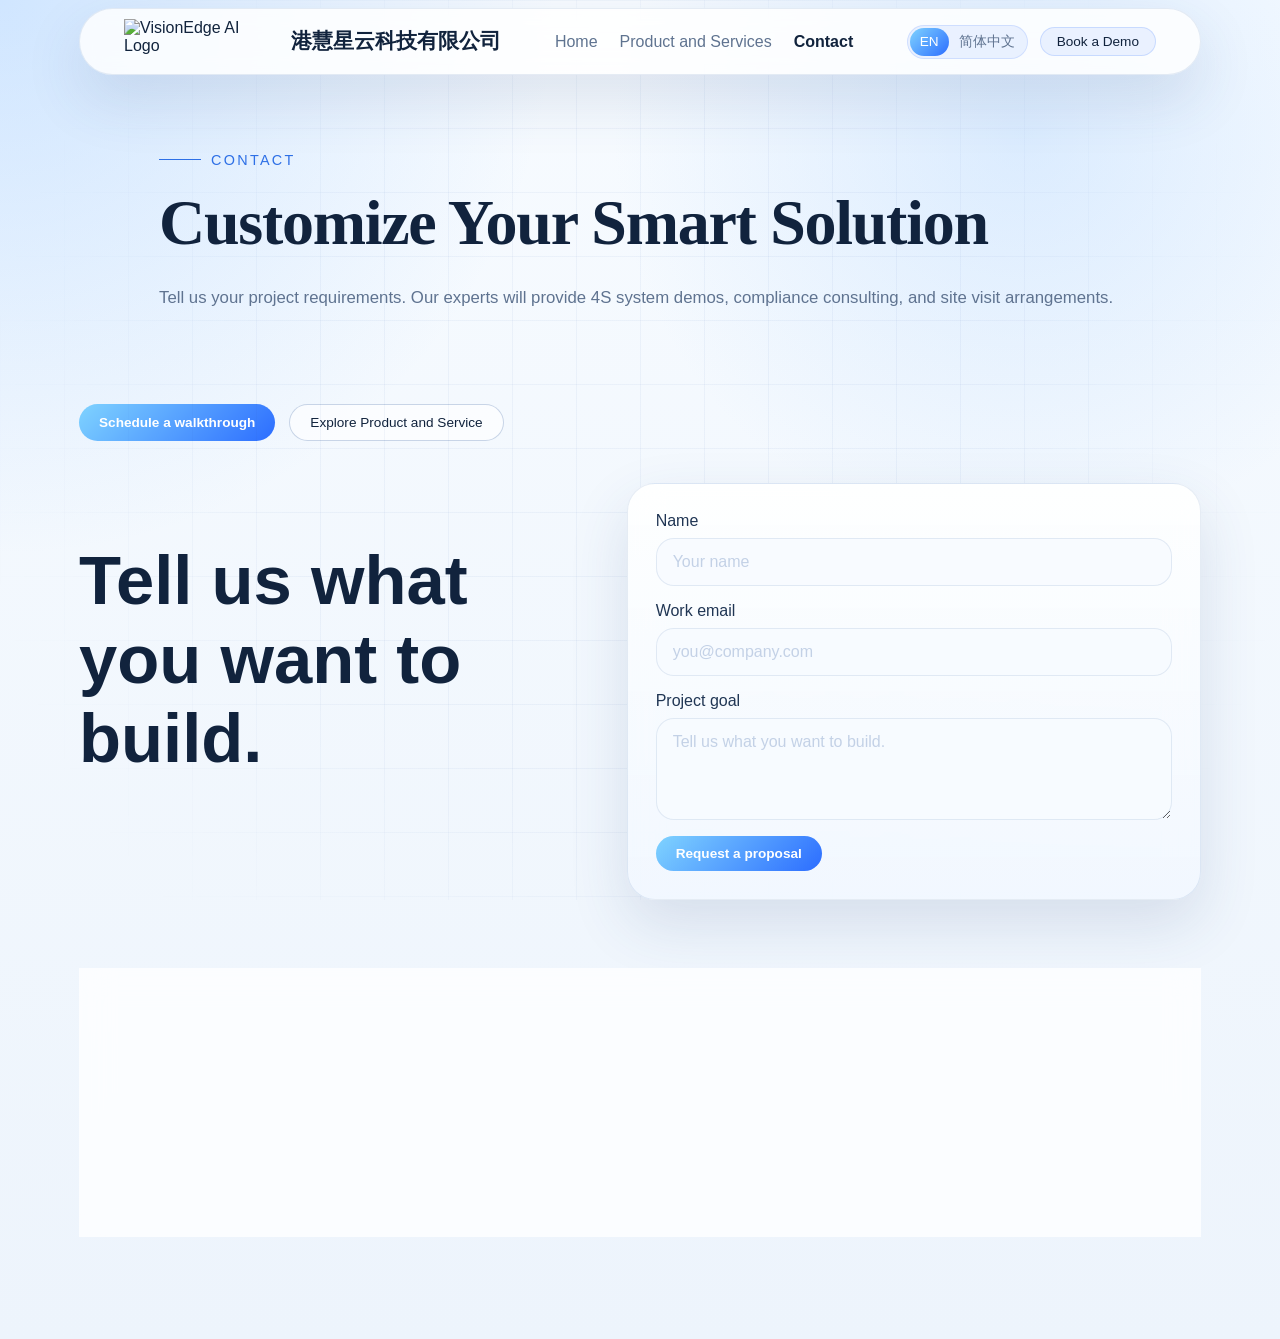
==== contact.html @ 30076028 "Add files via upload" ====
<!DOCTYPE html>
<html lang="en">
  <head>
    <meta charset="UTF-8" />
    <meta name="viewport" content="width=device-width, initial-scale=1.0" />
    <title>联系我们| 港慧星云科技有限公司</title>
    <meta
      name="description"
      content="Contact VisionEdge AI for demo requests and project inquiries."
    />
    <link rel="icon" href="./assets/favicon.svg" type="image/svg+xml" />
    <link rel="stylesheet" href="./styles.css" />
  </head>
  <body>
    <div class="page-shell">
      <header class="site-header">
        <a class="brand" href="./index.html" aria-label="VisionEdge AI home">
         <img src="./assets/图片3.png" alt="VisionEdge AI Logo" class="brand-logo" />
          <span class="brand-copy">
            <strong>港慧星云科技有限公司</strong>
            <span>HKUIT-SZ</span>
          </span>
        </a>
      
        <button class="menu-toggle" type="button" aria-expanded="false" aria-controls="site-nav">
          Menu
        </button>
        <nav class="site-nav" id="site-nav">
          <a href="./index.html" data-i18n="nav.home">Home</a>
          <a href="./Product and Service.html" data-i18n="nav.Product and Service">Product and Service</a>
          
         
  
          <a class="is-current" href="./contact.html" data-i18n="nav.contact">Contact</a>
        </nav>
        <div class="header-actions">
          <div class="language-switcher" aria-label="Language switcher">
            <button class="lang-button is-active" type="button" data-lang="en">EN</button>
            <button class="lang-button" type="button" data-lang="zh-Hans">简体中文</button>
          </div>
          <a class="header-cta" href="./contact.html" data-i18n="cta.bookDemo">Book a Demo</a>
        </div>
      </header>

      <main>
        <section class="page-hero" data-reveal>
          <p class="eyebrow" data-i18n="contact.eyebrow">Contact</p>
          <h1 data-i18n="contact.title">Start Your AI Safety Transformation: Customize Your Smart Site Solution.</h1>
          <p class="page-intro" data-i18n="contact.description">
            Tell us your project requirements. Our experts will provide 4S system demos, compliance consulting, and site visit arrangements.
          </p>
        </section>
          <div class="hero-actions">
              <a class="button button-primary" href="./contact.html" data-i18n="home.primaryAction">Schedule a walkthrough</a>
              <a class="button button-secondary" href="./Product and Service.html" data-i18n="home.secondaryAction">Explore Product and Service</a>
            </div>
        <section class="section contact-section page-section-tight">
          <div class="contact-copy" data-reveal>
            <h2 data-i18n="contact.sectionTitle">Tell us what you want to build.</h2>
           
            </p>
          </div>

          <form class="contact-card" data-reveal>
            <label>
              <span data-i18n="contact.form.nameLabel">Name</span>
              <input type="text" name="name" placeholder="Your name" data-i18n="contact.form.namePlaceholder" data-i18n-attr="placeholder" />
            </label>
            <label>
              <span data-i18n="contact.form.emailLabel">Work email</span>
              <input type="email" name="email" placeholder="you@company.com" data-i18n="contact.form.emailPlaceholder" data-i18n-attr="placeholder" />
            </label>
            <label>
              <span data-i18n="contact.form.goalLabel">Project goal</span>
              <textarea
                name="goal"
                rows="4"
                placeholder="Tell us what you want to build."
                data-i18n="contact.form.goalPlaceholder"
                data-i18n-attr="placeholder"
              ></textarea>
            </label>
            <button class="button button-primary" type="submit" data-i18n="contact.form.submit">Request a proposal</button>
          </form>
        </section>
      </main>

    <footer class="site-footer">
  <div class="footer-brand">
    <p>港慧星云科技有限公司</p>
    <span data-i18n="footer.tagline">Static showcase repo inspired by HKUIT’s corporate AI website direction.</span>
  </div>

  <div class="footer-contact">
    <p>
      <strong data-i18n="footer.business">Business cooperation / Product trial：</strong>
      <span class="phone-number"> +86 19879156901</span> </p>
    
    <p class="service-time">
      （<span data-i18n="footer.hours">Monday to Friday 10:00-12:00, 14:00-18:30</span>）
    </p>

    <p>
      <strong>Email：</strong>
      <a href="mailto:yourname@example.com">jliu1@connect.hku.hk</a>
    </p>
  </div>
</footer>
    </div>

    <script src="./main.js"></script>
  </body>
</html>
---- styles.css ----
:root {
  --bg: #f3f8ff;
  --bg-alt: #dfeafb;
  --panel: rgba(255, 255, 255, 0.82);
  --panel-strong: #ffffff;
  --line: rgba(55, 96, 162, 0.12);
  --line-strong: rgba(55, 96, 162, 0.26);
  --text: #11233d;
  --muted: #5f7390;
  --accent: #2c6dff;
  --accent-soft: rgba(44, 109, 255, 0.12);
  --glow: rgba(76, 138, 255, 0.26);
  --shadow: 0 24px 60px rgba(49, 79, 126, 0.14);
  --radius: 28px;
  --radius-sm: 20px;
  --max-width: 1180px;
}

* {
  box-sizing: border-box;
}

html {
  scroll-behavior: smooth;
}

body {
  margin: 55px;
  min-width: 320px;
  font-family: "Avenir Next", "Segoe UI", sans-serif;
  color: var(--text);
  background:
    radial-gradient(circle at top left, rgba(126, 185, 255, 0.32), transparent 30%),
    radial-gradient(circle at 80% 10%, rgba(162, 205, 255, 0.32), transparent 26%),
    linear-gradient(180deg, #f7fbff 0%, #edf4fc 100%);
}

body::before {
  content: "";
  position: fixed;
  inset: 0;
  background-image:
    linear-gradient(rgba(48, 94, 168, 0.05) 1px, transparent 1px),
    linear-gradient(90deg, rgba(48, 94, 168, 0.05) 1px, transparent 1px);
  background-size: 64px 64px;
  mask-image: radial-gradient(circle at center, black 45%, transparent 85%);
  pointer-events: none;
}

a {
  color: inherit;
  text-decoration: none;
}

img {
  display: block;
  max-width: 100%;
}

button,
input,
textarea {
  font: inherit;
}

.page-shell {
  width: min(calc(100% - 48px), var(--max-width)); /* 这里的 48px 保证了左右至少有 24px 间距 */
  margin: 0 auto;
  padding: 24px 0 48px;
}

.site-header,
.site-footer,
.trust-band,
.solution-card,
.platform-panel,
.impact-card,
.contact-card,
.hero-card,
.metric-card {
  backdrop-filter: blur(16px);
  -webkit-backdrop-filter: blur(16px);
}

.site-header {
  position: sticky;
  top: 8px;              /* 更改：从 16px 改为 8px，让 Bar 更靠上 */
  z-index: 1000;
  margin-top: -100px !important;
  display: flex;
  align-items: center;
  justify-content: space-between;
  gap: 20px;
  padding: 10px 44px;    /* 更改：上下 padding 缩小到 10px，左右增加到 24px，让 Bar 更细长专业 */
  background: rgba(255, 255, 255, 0.82);
  backdrop-filter: blur(10px); /* 建议添加：增加毛玻璃效果，更有高级感 */
  border: 1px solid var(--line);
  border-radius: 999px;
  box-shadow: var(--shadow);
}

.header-actions {
  display: flex;
  align-items: center;
  gap: 12px;
}

.language-switcher {
  display: inline-flex;
  align-items: center;
  padding: 2px; /* 减少内边距，让外框更紧凑 */
  background: rgba(44, 109, 255, 0.08);
  border: 1px solid rgba(44, 109, 255, 0.14);
  border-radius: 999px;
}

.lang-button {
  min-height: 28px;      /* 更改：从 36px 降到 28px */
  padding: 0 10px;       /* 更改：缩小左右间距 */
  font-size: 0.85rem;    /* 增加：设置更小的字号 */
  color: var(--muted);
  background: transparent;
  border: 0;
  border-radius: 999px;
  cursor: pointer;
  transition: all 180ms ease;
}

.lang-button.is-active {
  color: #ffffff;
  background: linear-gradient(135deg, #7fd3ff, #2c6dff);
}

.brand {
  display: flex;
  align-items: center;
  gap: 12px;
}

.brand-mark {
  display: grid;
  place-items: center;
  width: 42px;
  height: 42px;
  border-radius: 14px;
  background: linear-gradient(135deg, #4bb6ff, #2358ff);
  font-weight: 700;
}

.brand-copy {
  display: flex;
  flex-direction: column;
  gap: 2px;
}

.brand-copy strong {
  font-size: 1.30rem;
  white-space: nowrap;   /* 强制文字不换行 */
  display: block;
}

.brand-copy span {
  color: var(--muted);
  font-size: 0.0rem;
}
.brand-logo {
  height: 45px;  /* 在这里调整高度，数字越大图片越大 */
  width: auto;   /* 自动保持宽高比 */
  margin-right: 2%; /* 让图片和右侧文字保持一点间距 */
  vertical-align: middle; /* 确保图片和文字在水平线上对齐 */
}
.site-nav {
  display: flex;
  align-items: center;
  gap: 22px;
  color: var(--muted);
}

.site-nav a:hover,
.site-nav a.is-current,
.site-nav a:focus-visible,
.header-cta:hover,
.header-cta:focus-visible {
  color: var(--text);
}

.site-nav a.is-current {
  font-weight: 600;
}

/* 找到大约第 7 行的代码 */
.header-cta,
.button {
  display: inline-flex;
  align-items: center;
  justify-content: center;
  min-height: 30px;
  /* 修正：padding 少了 px 单位 */
  padding: 10px 20px; 
  border-radius: 999px;
  transition: transform 180ms ease, border-color 180ms ease, background 180ms ease;
  
  /* --- 核心改动：设置一个更小的字号 --- */
  font-size: 0.85rem; /* 或者用 px：font-size: 14px; 原本可能是 1rem(16px) */
  font-weight: 500;   /* 如果字体变小后觉得太淡，可以适当调整粗细 */
}

.header-cta {
  font-size: 0.85rem !important; 
  /* 缩小内边距：上下 6px，左右 16px */
  padding: 6px 16px !important; 
  
  /* 保持原有基础样式 */
  display: inline-flex;
  align-items: center;
  justify-content: center;
  border-radius: 999px;
  background: rgba(44, 109, 255, 0.08);
  border: 1px solid rgba(44, 109, 255, 0.18);
  transition: all 180ms ease;
  min-height: unset !important; /* 取消最小高度限制，让它更窄 */
}


.header-cta:hover,
.button:hover {
  transform: translateY(-1px);
}

.menu-toggle {
  display: none;
  padding: 10px 14px;
  color: var(--text);
  background: transparent;
  border: 1px solid var(--line);
  border-radius: 999px;
}

.hero {
  display: center;
  grid-template-columns: 1.1fr 0.9fr;
  gap: 60px; /* 增加左右两块内容之间的间距 */
  align-items: center;
  /* 调整这里的上下边距，确保顶部导航栏下方有足够空间 */
  padding: 100px 100px 80px; 
}

.eyebrow {
  display: inline-flex;
  align-items: center;
  gap: 10px;
  margin: 0 0 18px;
  color: #2e70e6;
  font-size: 0.9rem;
  text-transform: uppercase;
  letter-spacing: 0.16em;
}

.eyebrow::before {
  content: "";
  width: 42px;
  height: 1px;
  background: currentColor;
}

.hero h1 {
  /* 1. 让容器跟页面一样大：去掉字数限制，允许它铺满左侧区域 */
  max-width: 100%;
  width: 100%;
  
  /* 2. 核心改动：把最大字号从 6.4rem 降到 4.5rem 左右 */
  /* 中文笔画复杂，6.4rem 在大多数笔记本屏幕上必然会换行或重叠 */
  font-size: clamp(2rem, 5vw, 4.2rem); 
  
  /* 3. 修正重叠：行高绝对不能小于 1.1，中文推荐 1.2 */
  line-height: 1.2; 
  
  /* 4. 视觉优化 */
  margin: 0;
  font-family: "Iowan Old Style", "Palatino Linotype", serif;
  font-weight: 600;
  letter-spacing: -0.01em; /* 稍微紧凑但不过分 */
  word-break: keep-all;    /* 尽量保持词组不被强行拆开换行 */
}

.hero-text,
.section-heading p,
.platform-copy p,
.contact-copy p,
.solution-card p,
.impact-card p,
.impact-card span,
.feature-list span,
.hero-card-note span,
.hero-card-note p {
  color: var(--muted);
  line-height: 1.7;
}

.hero-text {
  max-width: 56ch;
  margin: 24px 0 0;
  font-size: 1.05rem;
}

.hero-actions {
  display: flex;
  flex-wrap: wrap;
  gap: 14px;
  margin-top: 32px;
}


.button-primary {
  background: linear-gradient(135deg, #7fd3ff, #2c6dff);
  color: #ffffff;
  font-weight: 700;
}

.button-secondary {
  border: 1px solid var(--line-strong);
  background: rgba(255, 255, 255, 0.62);
}

.hero-stats {
  display: grid;
  /* 强制分为 4 列，每列占 1 份等宽空间 */
  grid-template-columns: repeat(4, 1fr); 
  gap: 20px; 
  margin: 40px 0 0;
  width: 100%;
}

/* 针对手机端的适配：如果屏幕太窄，4 列会挤坏，建议切换回 2 列或 1 列 */
@media (max-width: 768px) {
  .hero-stats {
    grid-template-columns: repeat(2, 1fr); /* 手机端每行 2 个 */
  }
}

.hero-stats div {
  padding: 18px;
  background: linear-gradient(180deg, rgba(255, 255, 255, 0.95), rgba(242, 247, 255, 0.92));
  border: 1px solid var(--line);
  border-radius: 20px;
}

.hero-stats dt {
  font-size: 2.4rem;
  font-weight: 700;
}

.hero-stats dd {
  margin: 8px 0 0;
  color: var(--muted);
}

.hero-visual {
  position: relative;
  display: flex;
  justify-content: center; /* 让图片靠右对齐 */
  align-items: center;
  min-height: 560px;
}

.hero-card {
  position: absolute;
  border: 1px solid var(--line);
  border-radius: var(--radius);
  background: linear-gradient(180deg, rgba(255, 255, 255, 0.96), rgba(238, 245, 255, 0.94));
  box-shadow: var(--shadow);
}

.hero-card-main {
  /* 3. 取消绝对定位和强制拉伸 */
  /* inset: 20px 0 78px 36px; */
  position: relative; /* 改回 relative */
  
  /* 4. 核心：控制整体缩小一点 */
  width: 1000%;          /* 占据右侧区域的 90% 宽度，达到稍微缩小的效果 */
  max-width: 1000px;    /* 限制最大宽度，防止大屏下过大 */
  margin-right: 0;     /* 靠右 */
  
  /* 5. 确保图片显示完整 */
  overflow: hidden;    /* 保持圆角裁剪 */
}

.hero-card-main::after {
  content: "";
  position: absolute;
  inset: auto 0 0;
  height: 110px;
  background: linear-gradient(180deg, transparent, rgba(219, 232, 249, 0.54));
}

/* =========================================
   强制统一两张悬浮小卡片的大小
   ========================================= */

/* 1. 统一基础容器样式 */
.hero-card-note,
.hero-card-pulse {
  /* 强制锁定宽度，确保两个框一模一样宽 */
  width: 260px !important; 
  min-width: 260px !important;
  
  /* 强制统一圆角 */
  border-radius: 24px !important; 
  
  /* 强制统一内边距 */
  padding: 24px !important; 
  
  /* 定位与背景 */
  position: absolute;
  z-index: 10;
  background: rgba(255, 255, 255, 0.92);
  backdrop-filter: blur(12px);
  border: 1px solid rgba(55, 96, 162, 0.12);
  box-shadow: 0 20px 40px rgba(0, 0, 0, 0.08);
  
  /* 布局方式：让内部元素垂直排列 */
  display: flex;
  flex-direction: column;
  align-items: flex-start;
  gap: 8px;
}

/* 2. 统一标题（加粗部分）的样式 */
.hero-card-note strong,
.hero-card-pulse strong {
  display: block;
  font-size: 1.15rem !important;
  line-height: 1.3;
  margin: 4px 0;
  color: #11233d;
  font-weight: 700;
}

/* 3. 统一描述文本（普通字）的样式 */
.hero-card-note p,
.hero-card-note span,
.hero-card-pulse p,
.hero-card-pulse span {
  font-size: .88rem !important;
  color: #5f7390 !important;
  line-height: 1.5;
  margin: 0;
}

/* 4. 分别设置它们的位置，确保错落有致 */

/* 右上角卡片 */
.hero-card-note {
  top: -20px;
  right: -40px;
}

/* 左下角卡片 */
.hero-card-pulse {
  bottom: 40px;
  left: -40px;
}
.note-dot {
  margin-bottom: 8px;
}
.note-dot {
  width: 14px;
  height: 14px;
  border-radius: 50%;
  background: #6dd9ff;
  box-shadow: 0 0 0 0 var(--glow);
  animation: pulse 2.2s infinite;
}
/* 如果左下角有那个蓝点，给蓝点一点间距 */
.pulse-dot {
  margin-bottom: 8px;
}
.pulse-dot {
  width: 14px;
  height: 14px;
  border-radius: 50%;
  background: #6dd9ff;
  box-shadow: 0 0 0 0 var(--glow);
  animation: pulse 2.2s infinite;
}

.trust-band,
.site-footer {
  margin-top: 100px;
  display: flex;
  align-items: center;
  justify-content: space-between;
  gap: 24px;
  padding: 22px 28px;
  background: rgba(255, 255, 255, 0.76);
  border: 5px solid var(--line);
  border-radius: var(--radius);
}

.trust-band p,
.site-footer span {
  margin: 0;
  color: var(--muted);
}

.logo-row {
  display: flex;
  flex-wrap: wrap;
  justify-content: flex-end;
  gap: 22px;
  color: rgba(17, 35, 61, 0.78);
  font-size: 0.82rem;
  letter-spacing: 0.18em;
}

.section {
  padding: 110px 0 0;
}

.page-hero {
  /* 恢复为 grid 或 flex 布局，但不居中 */
  display: block; 
  text-align: left; /* 确保整体内容靠左 */
  padding: 100px 80px 60px; /* 根据需要调整边距 */
}

.page-hero h1 {
  /* 1. 宽度设为 100%，允许在容器内换行 */
  width: 100%;
  max-width: 1000px; /* 限制一个最大宽度，防止单行文字过长 */
  
  /* 2. 压缩行间距：中文推荐 1.1 到 1.2 之间，看起来更紧凑 */
  line-height: 1.15; 
  
  /* 3. 字体与大小：保持你喜欢的衬线体 */
  font-size: clamp(2rem, 5vw, 4.2rem); 
  font-family: "Iowan Old Style", "Palatino Linotype", serif;
  font-weight: 600;
  
  /* 4. 间距修正 */
  margin: 0 0 20px 0; /* 确保没有 auto margin 导致居中 */
  letter-spacing: -0.02em; /* 稍微紧缩字间距，更有高级感 */
  
  /* 5. 强制换行控制 */
  word-break: break-all; /* 允许在必要时断开 */
  white-space: normal;   /* 确保正常换行 */
}

.page-intro {
  margin: 24px 0 0;
  color: var(--muted);
  line-height: 1.75;
  font-size: 1.05rem;
}

.page-section-tight {
  padding-top: 42px;
}

.section-heading {
  max-width: 720px;
}

.section h2,
.contact-copy h2 {
  font-size: clamp(2.5rem, 6vw, 4.3rem);
}

.section-heading p:last-child,
.platform-copy p:last-of-type {
  margin-top: 18px;
}

.solution-grid,
.impact-grid,
.career-grid,
.overview-grid {
  display: grid;
  gap: 22px;

  margin-top: 34px;
}

.solution-grid {
  grid-template-columns: repeat(4, minmax(0, 1fr));

}

.solution-card,
.impact-card,
.career-card,
.overview-card,
.contact-card,
.platform-panel {
  background: linear-gradient(180deg, rgba(255, 255, 255, 0.92), rgba(241, 247, 255, 0.94));
  border: 1px solid var(--line);
  border-radius: var(--radius);
  box-shadow: var(--shadow);
}

.solution-card {
  padding: 28px;
}

.overview-grid {
  margin-top: 80px;
  
  grid-template-columns: repeat(3, minmax(0, 1fr));
}

.overview-card {
  display: block;
  padding: 28px;
  transition: transform 180ms ease, border-color 180ms ease;
}

.overview-card:hover,
.overview-card:focus-visible {
  transform: translateY(-3px);
  border-color: rgba(44, 109, 255, 0.24);
}

.overview-card h3 {
  margin: 14px 0 10px;
  font-size: 1.4rem;
}

.overview-card p {
  margin: 0;
  color: var(--muted);
  line-height: 1.7;
}

.card-index,
.impact-label {
  color: #2e70e6;
  letter-spacing: 0.18em;
  font-size: 0.76rem;
  text-transform: uppercase;
}

.solution-card h3,
.impact-card h3 {
  margin: 14px 0;
  font-size: 1.55rem;
}

.solution-card ul {
  margin: 22px 0 0;
  padding: 0;
  list-style: none;
  color: #203654;
}

.solution-card li + li {
  margin-top: 10px;
}

.solution-card li::before {
  content: "•";
  margin-right: 10px;
  color: #2e70e6;
}

.platform-section {
  display: grid;
  grid-template-columns: 1fr 0.92fr;
  gap: 26px;
  align-items: start;
}

.feature-list {
  display: grid;
  gap: 18px;
  margin-top: 28px;
}

.feature-list div {
  padding: 18px 0;
  border-top: 1px solid var(--line);
}

.feature-list strong,
.metric-card strong,
.impact-card strong {
  display: block;
  font-size: 1.2rem;
}

.platform-panel {
  display: grid;
  grid-template-columns: repeat(2, minmax(0, 1fr));
  gap: 18px;
  padding: 24px;
}

.metric-card {
  padding: 22px;
  background: rgba(250, 252, 255, 0.92);
  border: 1px solid rgba(55, 96, 162, 0.12);
  border-radius: 22px;
}

.metric-card p {
  margin: 0 0 10px;
  color: var(--muted);
}

.metric-card strong {
  font-size: 2.4rem;
}

.metric-card.wide {
  grid-column: 1 / -1;
}

.metric-card ol {
  margin: 0;
  padding-left: 18px;
  color: #203654;
  line-height: 1.8;
}

.impact-grid {
  grid-template-columns: 1.35fr repeat(3, minmax(0, 1fr));
}

.impact-card {
  padding: 26px;
}

.career-grid {
  grid-template-columns: repeat(2, minmax(0, 1fr));
}

.career-card {
  padding: 28px;
}

.career-card h3 {
  margin: 14px 0;
  font-size: 1.45rem;
}

.career-card p {
  color: var(--muted);
  line-height: 1.7;
}

.career-card span {
  display: inline-flex;
  margin-top: 18px;
  padding: 8px 14px;
  border-radius: 999px;
  color: #203654;
  background: rgba(44, 109, 255, 0.08);
  border: 1px solid rgba(44, 109, 255, 0.14);
}

.impact-card-large {
  background:
    radial-gradient(circle at top right, rgba(92, 179, 255, 0.18), transparent 36%),
    linear-gradient(180deg, rgba(255, 255, 255, 0.98), rgba(239, 246, 255, 0.96));
}

.impact-card strong {
  margin: 12px 0;
  font-size: clamp(2.2rem, 4vw, 3rem);
}

.contact-section {
  display: grid;
  grid-template-columns: 0.95fr 1.05fr;
  gap: 28px;
  align-items: start;
  padding-bottom: 40px;
}

.contact-card {
  display: grid;
  gap: 16px;
  padding: 28px;
}

.contact-card label {
  display: grid;
  gap: 8px;
  color: #203654;
}

.contact-card input,
.contact-card textarea {
  width: 100%;
  padding: 14px 16px;
  color: var(--text);
  background: rgba(248, 251, 255, 0.96);
  border: 1px solid rgba(55, 96, 162, 0.12);
  border-radius: 18px;
}

.contact-card input::placeholder,
.contact-card textarea::placeholder {
  color: rgba(178, 195, 221, 0.75);
}

.contact-card button {
  justify-self: start;
  border: 0;
  cursor: pointer;
}

.site-footer {
  margin-top: 28px;
}

[data-reveal] {
  opacity: 0;
  transform: translateY(24px);
  transition: opacity 600ms ease, transform 600ms ease;
}

[data-reveal].is-visible {
  opacity: 1;
  transform: translateY(0);
}

@keyframes pulse {
  0% {
    box-shadow: 0 0 0 0 rgba(109, 217, 255, 0.45);
  }
  75% {
    box-shadow: 0 0 0 18px rgba(109, 217, 255, 0);
  }
  100% {
    box-shadow: 0 0 0 0 rgba(109, 217, 255, 0);
  }
}

@media (max-width: 1040px) {
  .hero,
  .platform-section,
  .impact-grid,
  .career-grid,
  .overview-grid,
  .contact-section,
  .solution-grid {
    grid-template-columns: 1fr;
  }

  .impact-grid {
    grid-template-columns: repeat(2, minmax(0, 1fr));
  }

  .impact-card-large {
    grid-column: 1 / -1;
  }

  .hero-visual {
    min-height: 500px;
  }
}

@media (max-width: 820px) {
  .page-shell {
    width: min(calc(100% - 20px), var(--max-width));
    padding-top: 16px;
  }

  .site-header {
    flex-wrap: wrap;
    border-radius: 28px;
  }

  .menu-toggle {
    display: inline-flex;
  }

  .site-nav {
    display: none;
    width: 100%;
    flex-direction: column;
    align-items: flex-start;
    padding-top: 12px;
    border-top: 1px solid var(--line);
  }

  .site-header.is-open .site-nav {
    display: flex;
  }

  .header-cta {
    display: none;
  }

  .header-actions {
    width: 100%;
    justify-content: space-between;
  }

  .hero {
    padding-top: 54px;
  }

  .hero-stats,
  .platform-panel,
  .impact-grid {
    grid-template-columns: 1fr;
  }

  .hero-visual {
    min-height: 420px;
  }

  .hero-card-main {
    inset: 18px 0 74px 0;
  }

  .hero-card-note {
    right: 12px;
  }

  .trust-band,
  .site-footer {
    flex-direction: column;
    align-items: flex-start;
  }
}

@media (max-width: 560px) {
  .hero h1 {
    max-width: none;
  }

  .hero-card-note {
    width: calc(100% - 40px);
    top: 10px;
  }

  .hero-card-pulse {
    right: 14px;
    left: 14px;
  }

  .button,
  .contact-card button {
    width: 100%;
  }

  .hero-actions {
    flex-direction: column;
  }
}
.card-more-btn {
  display: inline-flex;
  align-items: center;
  margin-top: 3%;
  padding: 40 1;
  color: #007aff; /* 链接颜色 */
  text-decoration: none;
  font-weight: 500;
  transition: all 0.3s ease;
}

.card-more-btn .arrow {
  margin-left: 12px;
  transition: transform 0.3s ease;
}

/* 鼠标悬停时的动画效果：箭头向右滑动 */
.card-more-btn:hover {
  color: #0056b3;
}

.card-more-btn:hover .arrow {
  transform: translateX(5px);
}
/* 确保 Logo 行是水平排列、居中，且图片间有间距——home page */
.logo-row {
  display: flex;
  justify-content: center; /* 水平居中 */
  align-items: center;     /* 垂直居中（这很重要，因为 Logo 形状不同） */
  flex-wrap: wrap;         /* 如果屏幕太小，允许自动换行 */
  gap: 20px;               /* 调整 Logo 之间的间距 */
  padding: 30px 0;
}

/* 统一控制 Logo 图片的大小 */
.trust-logo {
  height: 35px;            /* 统一高度。你可以根据需要调大或调小，比如 40px, 30px */
  width: auto;             /* 宽度自动等比例缩放，防止变形 */
  display: block;
  
  /* 可选：如果有些 Logo 颜色太深，可以加一个半透明效果，
     看起来更低调优雅，鼠标悬停时变清晰 */
  opacity: 0.7;
  transition: opacity 0.3s ease;
}

/* 鼠标悬停时的效果 */
.trust-logo:hover {
  opacity: 1;
}

.site-footer {
  display: flex;
  flex-direction: row; /* 左右分布 */
  justify-content: space-between;
  align-items: flex-start; /* 顶部对齐 */
  padding: 40px 28px; /* 增加上下内边距 */
  flex-wrap: wrap; /* 手机端自动换行 */
  gap: 30px;
}

.footer-contact p {
  margin: 5px 0;
  font-size: 0.9rem;
  color: #444;
}

.service-time {
  font-size: 0.8rem;
  color: #888; /* 时间描述颜色浅一点，显得更有层次 */
}

.footer-contact a {
  color: var(--primary); /* 使用你项目的主色调 */
  text-decoration: none;
}

/* 手机端适配：变成垂直堆叠 */
@media (max-width: 768px) {
  .site-footer {
    flex-direction: column;
    align-items: center;
    text-align: center;
  }
}
/* --- 案例页面容器布局 --- */
.cases-container {
  display: flex;
  max-width: var(--max-width); /* 沿用您 index.html 的宽度变量 */
  margin: 80px auto;
  padding: 0 40px;
  gap: 100px; /* 拉开侧边栏与内容的呼吸感 */
}

/* --- 商汤式：粘性侧边导航 --- */
.cases-sidebar {
  width: 200px;
  flex-shrink: 0;
  position: sticky;
  top: 120px; /* 避开您的 site-header */
  height: fit-content;
}

.cases-nav {
  display: flex;
  flex-direction: column;
  border-left: 1px solid var(--line); /* 极细底线 */
}

.nav-item {
  padding: 16px 0 16px 24px;
  font-size: 1.05rem;
  color: var(--muted);
  text-decoration: none;
  transition: all 0.3s ease;
  margin-left: -1px;
  border-left: 2px solid transparent;
}

.nav-item.active {
  color: var(--text);
  font-weight: 600;
  border-left: 2px solid #0066ff; /* 品牌蓝色，类似商汤的强调色 */
}

/* --- 案例卡片网格 --- */
.cases-grid {
  display: grid;
  grid-template-columns: repeat(auto-fill, minmax(340px, 1fr));
  gap: 32px;
  width: 100%;
}

/* --- 商汤风格卡片设计 --- */
.case-card {
  background: #ffffff;
  border: 1px solid var(--line);
  padding: 40px;
  border-radius: var(--radius);
  display: flex;
  flex-direction: column;
  transition: all 0.4s cubic-bezier(0.165, 0.84, 0.44, 1);
}

.case-card:hover {
  transform: translateY(-8px);
  box-shadow: 0 30px 60px rgba(0, 0, 0, 0.05);
  border-color: rgba(0, 102, 255, 0.1);
}

/* 控制 Logo 容器的高度和間距 */
.card-header {
  height: 60px;          /* 固定高度讓不同卡片排版整齊 */
  display: flex;
  align-items: center;   /* 垂直置中 */
  margin-bottom: 32px;   /* 與下方標題拉開距離 */
}

/* 確保 Logo 圖片縮放得當 */
.case-logo {
  max-height: 100%;      /* 高度不超過容器 */
  max-width: 180px;      /* 限制最大寬度防止圖片過大 */
  object-fit: contain;   /* 保持比例，不變形 */
  filter: grayscale(100%); /* 選項：如果你想要商湯那種灰階 Logo 風格 */
  opacity: 0.8;          /* 選項：讓 Logo 稍微淡一點，Hover 時再變亮 */
  transition: all 0.3s ease;
}
/* 1. 確保 Learn More 文字和箭頭初始顏色一致（例如灰色或黑色） */
.more-link {
  color: var(--text); /* 或者你設定的具體顏色 */
  text-decoration: none;
  display: flex;
  align-items: center;
  transition: color 0.3s ease; /* 顏色平滑過渡 */
}

/* 2. 當滑鼠移到卡片上時，只有箭頭或連結文字變藍 */
.case-card:hover .more-link {
  color: #0066ff; /* 只有 Learn More 區域變藍 */
}

/* 3. 修正你之前的拼寫錯誤（ccase -> case）並處理箭頭位移 */
.case-card:hover .arrow {
  transform: translateX(5px);
  color: #0066ff; /* 確保箭頭也變藍 */
}

/* 鼠標懸停時 Logo 變亮 */
.case-card:hover .case-logo {
  filter: grayscale(0%);
  opacity: 1;
}
.hero h1 {
  /* 核心修改：将行高增加到 1.25 到 1.3 之间，这是中文排版的舒适区 */
  line-height: 1.3 !important; 
  
  /* 核心修改：字间距不要设为负值，建议设为 0 或微正值 */
  letter-spacing: 0.02em !important; 
  
  /* 缩小一点字号，防止在容器内过挤 */
  font-size: clamp(2.5rem, 6vw, 4.2rem) !important;
  
  /* 确保容器宽度充足 */
  max-width: 100% !important;
  margin-bottom: 24px;
}
.case-card h3 {
  /* 增加标题与 Logo 以及下方描述的间距 */
  margin: 20px 0 12px 0 !important;
  line-height: 1.4 !important;
  letter-spacing: 0.01em !important;
}

.case-card p {
  /* 增加段落行高，防止多行文本粘连 */
  line-height: 1.8 !important; 
  /* 增加段落与底部链接的距离 */
  margin-bottom: 30px !important;
}
.card-footer {
  display: flex;
  align-items: center;
  gap: 15px; /* 增加小蓝点、标签和链接之间的水平间距 */
  padding-top: 20px;
  border-top: 1px solid var(--line);
}

.tag {
  /* 给标签内部增加一点留白 */
  padding: 4px 12px !important;
  /* 强制不换行 */
  white-space: nowrap;
}
/* 初始隐藏所有案例组，只有带有 active 类的才显示 */
.cases-group {
  animation: fadeIn 0.5s ease; /* 添加一个淡入动画让切换更平滑 */
}

.cases-group.active {
  display: block;
}

@keyframes fadeIn {
  from { opacity: 0; transform: translateY(10px); }
  to { opacity: 1; transform: translateY(0); }
}
/* 容器边距 */
.tab-section {
  padding: 60px 0;
  max-width: 1200px;
  margin: 0 auto;
}

/* 顶部导航样式 */
.tab-header {
  display: flex;
  justify-content: flex-start; /* 或者 center */
  border-bottom: 1px solid #eee;
  margin-bottom: 40px;
}

.tab-item {
  padding: 15px 30px;
  cursor: pointer;
  font-size: 1.1rem;
  color: #333;
  position: relative;
  transition: color 0.3s ease;
}

/* 激活状态的蓝色下划线 */
.tab-item.active {
  color: #0052D9;
  font-weight: 600;
}

.tab-item.active::after {
  content: "";
  position: absolute;
  bottom: 0;
  left: 0;
  width: 100%;
  height: 3px;
  background-color: #0052D9;
  animation: slideIn 0.3s ease forwards;
}

/* 内容面板切换 */
.tab-panel {
  animation: fadeIn 0.5s ease;
}

/* 网格容器 */
.product-grid {
  display: grid;
  grid-template-columns: repeat(auto-fit, minmax(300px, 1fr)); /* 自动适配宽度 */
  gap: 30px;
  margin-top: 40px;
}

/* 单个卡片样式 */
.product-card {
  background: #fff;
  border: 1px solid #f0f0f0;
  border-radius: 12px;
  padding: 30px;
  transition: all 0.3s cubic-bezier(0.4, 0, 0.2, 1);
  display: flex;
  flex-direction: column;
  align-items: flex-start; /* 内容左对齐 */
}

/* 悬停效果：轻微上浮和阴影 */
.product-card:hover {
  transform: translateY(-10px);
  box-shadow: 0 20px 40px rgba(0, 0, 0, 0.08);
  border-color: #0052D9; /* 悬停时边框变蓝 */
}

/* 图标样式 */
.card-icon {
  width: 100px;
  height: 100px;
  margin-bottom: 10px;
}
.card-icon img {
  width: 100%;
  object-fit: contain;
}

/* 产品图片样式 */
.card-image {
  width: 100%;
  height: 280px;
  margin-top: 0; /* 确保上方没有额外推开距离 */
  margin-bottom: 16px; /* 图片与下方文字标题的间距 */
  border-radius: 8px;
  overflow: hidden;
}
.card-image img {
  width: 100%;
  height: 100%;
  object-fit: cover; /* 确保图片充满容器且不变形 */
}

/* 文字部分 */
.card-info h4 {
  font-size: 1.25rem;
  color: #1b1f23;
  margin-bottom: 12px;
}

.card-info p {
  font-size: 0.95rem;
  color: #666;
  line-height: 1.6;
}
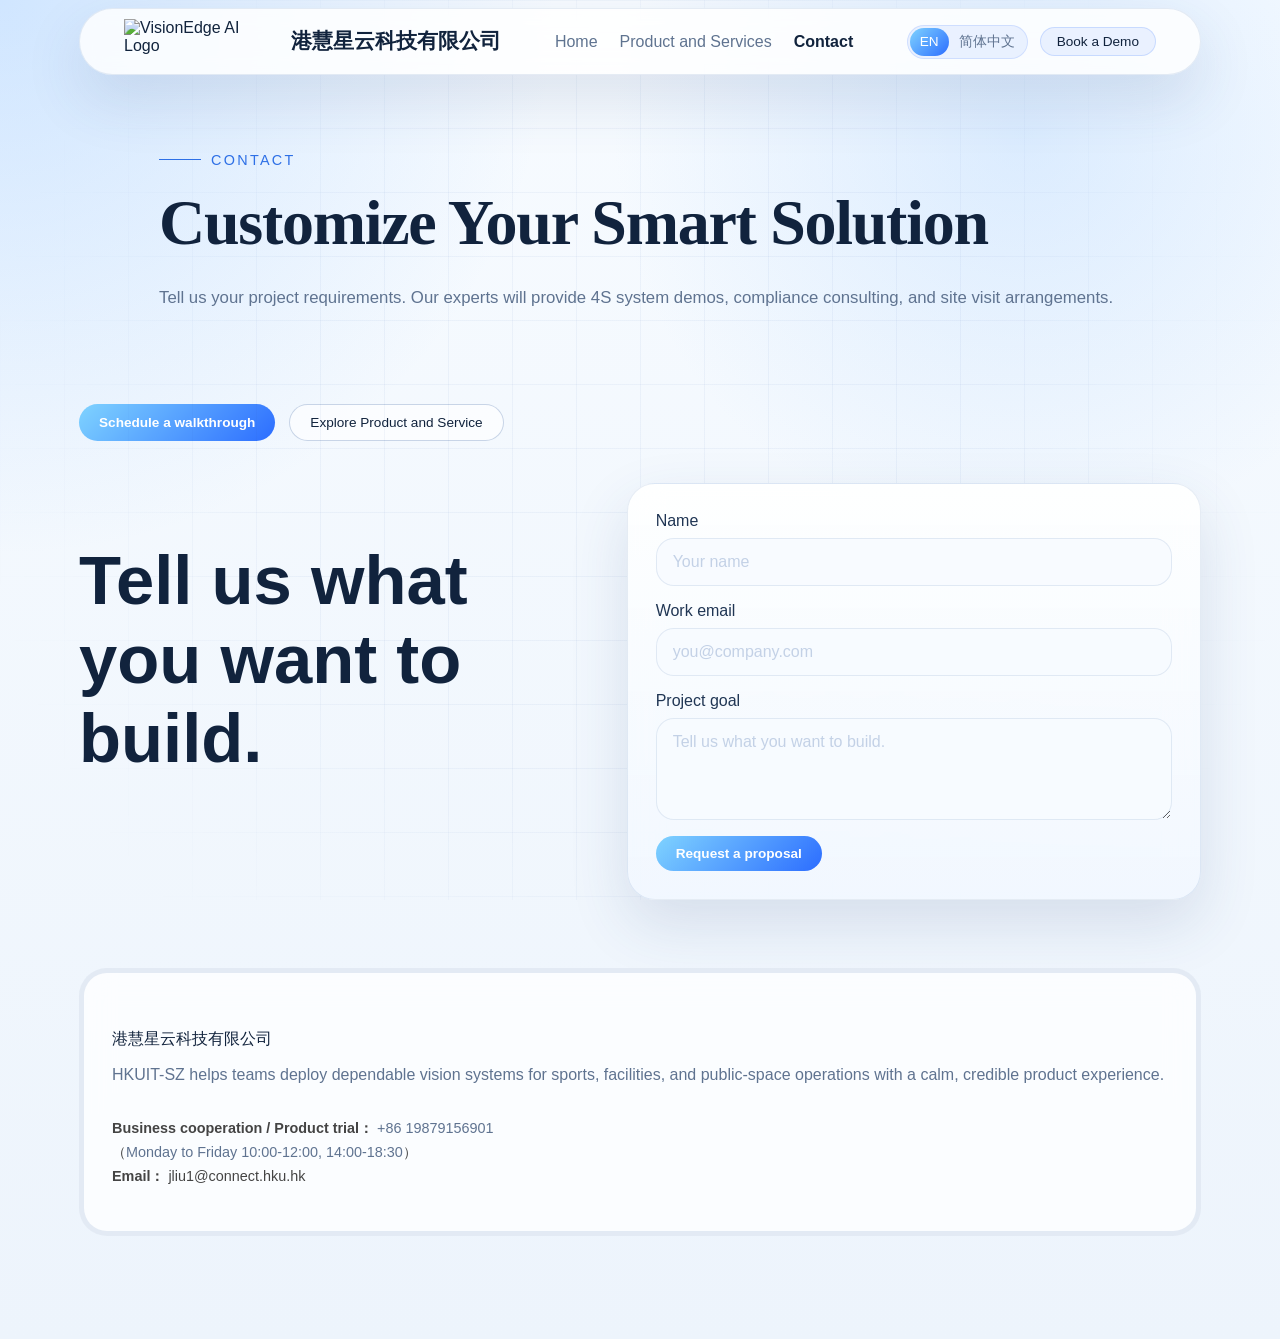
==== commit 55dc0d92: "Update logo image source in contact.html" ====
--- a/contact.html
+++ b/contact.html
@@ -15,7 +15,7 @@
     <div class="page-shell">
       <header class="site-header">
         <a class="brand" href="./index.html" aria-label="VisionEdge AI home">
-         <img src="./assets/图片3.png" alt="VisionEdge AI Logo" class="brand-logo" />
+         <img src="https://github.com/winkybrown76-sys/ganghui/blob/main/%E5%9B%BE%E7%89%873.png" alt="VisionEdge AI Logo" class="brand-logo" />
           <span class="brand-copy">
             <strong>港慧星云科技有限公司</strong>
             <span>HKUIT-SZ</span>
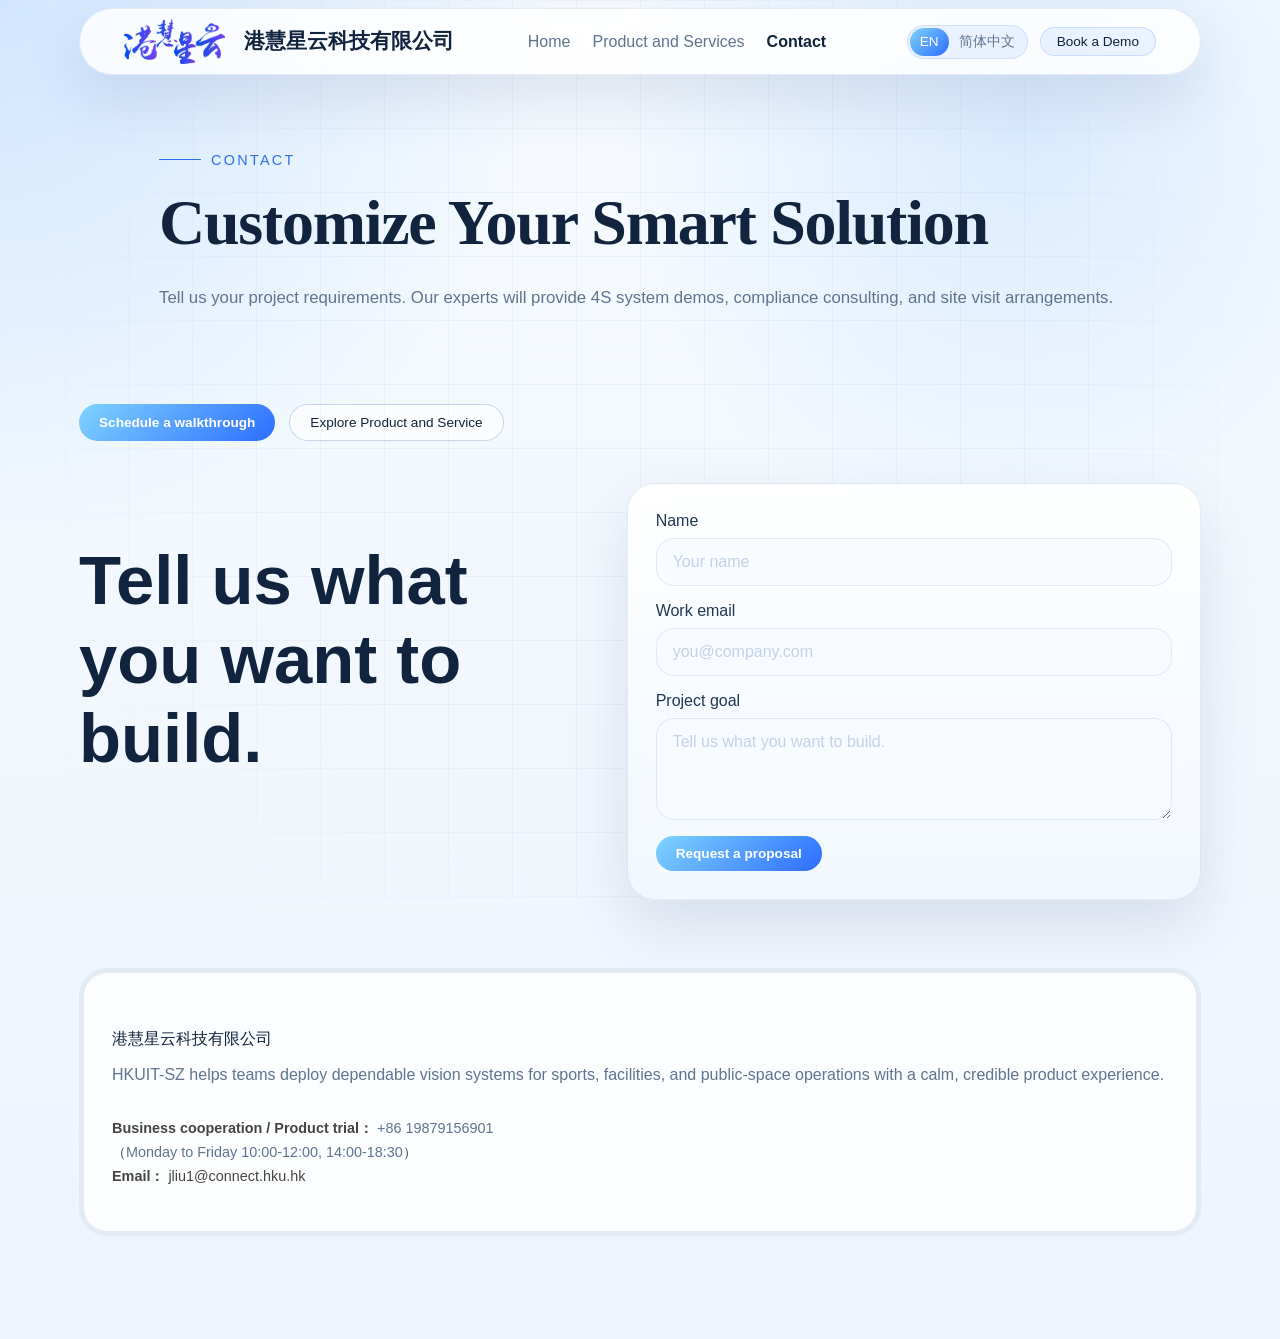
==== commit fef5bf7d: "Update contact.html" ====
--- a/contact.html
+++ b/contact.html
@@ -8,14 +8,14 @@
       name="description"
       content="Contact VisionEdge AI for demo requests and project inquiries."
     />
-    <link rel="icon" href="./assets/favicon.svg" type="image/svg+xml" />
+    <link rel="icon" href="图片3.png" type="image/svg+xml" />
     <link rel="stylesheet" href="./styles.css" />
   </head>
   <body>
     <div class="page-shell">
       <header class="site-header">
         <a class="brand" href="./index.html" aria-label="VisionEdge AI home">
-         <img src="https://github.com/winkybrown76-sys/ganghui/blob/main/%E5%9B%BE%E7%89%873.png" alt="VisionEdge AI Logo" class="brand-logo" />
+         <img src="图片3.png" alt="VisionEdge AI Logo" class="brand-logo" />
           <span class="brand-copy">
             <strong>港慧星云科技有限公司</strong>
             <span>HKUIT-SZ</span>
